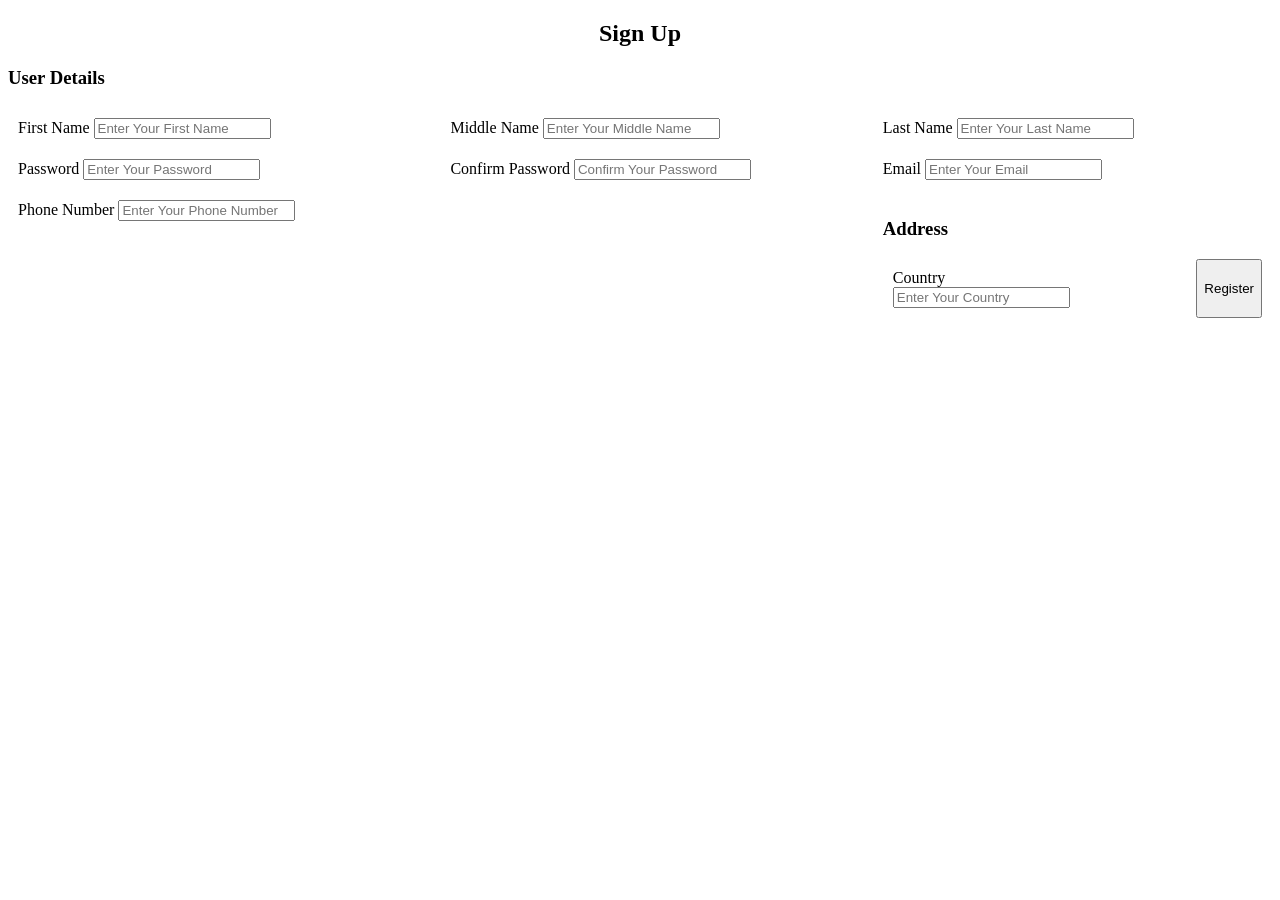
==== pages/Sign-up.html @ d4c8a7d7 "made a new html" ====
<!DOCTYPE html>
<html lang="en">
<head>
    <meta charset="UTF-8">
    <meta name="viewport" content="width=device-width, initial-scale=1.0">
    <title>Sign Up</title>
    <link rel="stylesheet" href="../css/Sign-up.css">
</head>
<body>
    <section class="container">
        <div class="Signup-Box">
                <h2>Sign Up</h2>
                <form>
                    <div class="Details">
                        <h3>User Details</h3>
                        <div class="inputs">
                                                    
                    <div class="in">
                         <label for="Username">First Name</label>
                <input type="text" id="Username" name="Username" placeholder="Enter Your First Name">

                    </div>
                    <div class="in">
                            <label for="Username">Middle Name</label>
                <input type="text" id="Username" name="Username" placeholder="Enter Your Middle Name">
                    </div>

               <div class="in">
                  <label for="Username">Last Name</label>
                <input type="text" id="Username" name="Username" placeholder="Enter Your Last Name">

               </div>
              <div class="in">
                 <label for="Password">Password</label>
                <input type="password" id="Password" name="Password" placeholder="Enter Your Password">
               </div>
               <div class="in">
                  <label for="Password">Confirm Password</label>
                <input type="password" id="Password" name="Password" placeholder="Confirm Your Password">

               </div>
                    <div class="in">
                        <label for="Email">Email</label>
                <input type="email" id="Email" name="Email" placeholder="Enter Your Email">

                    </div> 
                     <div class="in">
                         <label for="Phone">Phone Number</label>
                <input type="tel" id="Phone" name="Phone" placeholder="Enter Your Phone Number">

                     </div>

                            <div class="in">
                      <form>

                        </select>
            <div class="Address">
                        <h3>Address</h3>
                        <div class="inputs">
                                                    
                    <div class="in">
                        <label for="Country">Country</label>
                <input type="text" id="Country" name="Country" placeholder="Enter Your Country">

                    </div>
             
                <button type="submit">Register</button>
                
                </form>

        </div>
</section> 
</body>
</html>
---- css/Sign-up.css ----
.Signup-Box h2 {
    text-align: center;
    margin-bottom: 20px;
}
.inputs{
     display: flex;
 justify-content: space-between;
 flex-wrap: wrap;
}
form .in{

 width: 30%;
 margin: 10px;
}
.Signup-Box .btn{
    width: 100%;
    margin-top: 20px;
}
.btn{
    background-color: #009688;
    color: white;
    padding: 10px 20px;
    border: none;
    border-radius: 5px;
    cursor: pointer;
}
.form .in input{
    width: 100%;
    padding: 10px;
    border: 1px solid #ccc;
    border-radius: 5px;
    background-color: #f7f7f7;
}
.form{
    background-color: blueviolet;
    padding: 20px;
}
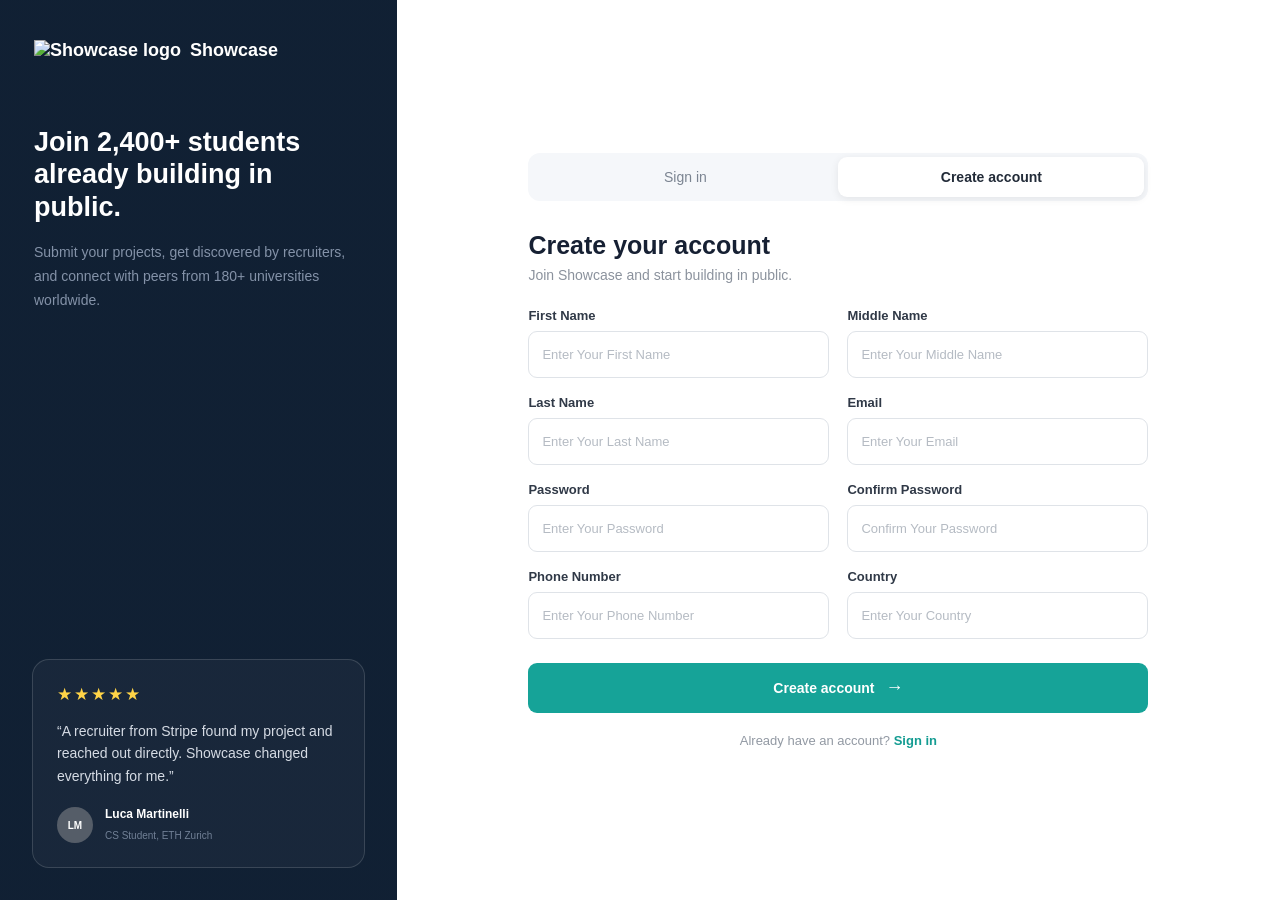
==== commit 0ec8486d: "added sign in form but didn't finish the whole page" ====
--- a/pages/Sign-up.html
+++ b/pages/Sign-up.html
@@ -1,75 +1,299 @@
 
 <!DOCTYPE html>
 <html lang="en">
+
 <head>
     <meta charset="UTF-8">
     <meta name="viewport" content="width=device-width, initial-scale=1.0">
+
     <title>Sign Up</title>
+
     <link rel="stylesheet" href="../css/Sign-up.css">
 </head>
+
 <body>
+
     <section class="container">
+
         <div class="Signup-Box">
-                <h2>Sign Up</h2>
-                <form>
-                    <div class="Details">
-                        <h3>User Details</h3>
-                        <div class="inputs">
-                                                    
-                    <div class="in">
-                         <label for="Username">First Name</label>
-                <input type="text" id="Username" name="Username" placeholder="Enter Your First Name">
-
-                    </div>
-                    <div class="in">
-                            <label for="Username">Middle Name</label>
-                <input type="text" id="Username" name="Username" placeholder="Enter Your Middle Name">
-                    </div>
-
-               <div class="in">
-                  <label for="Username">Last Name</label>
-                <input type="text" id="Username" name="Username" placeholder="Enter Your Last Name">
-
-               </div>
-              <div class="in">
-                 <label for="Password">Password</label>
-                <input type="password" id="Password" name="Password" placeholder="Enter Your Password">
-               </div>
-               <div class="in">
-                  <label for="Password">Confirm Password</label>
-                <input type="password" id="Password" name="Password" placeholder="Confirm Your Password">
-
-               </div>
-                    <div class="in">
-                        <label for="Email">Email</label>
-                <input type="email" id="Email" name="Email" placeholder="Enter Your Email">
-
-                    </div> 
-                     <div class="in">
-                         <label for="Phone">Phone Number</label>
-                <input type="tel" id="Phone" name="Phone" placeholder="Enter Your Phone Number">
-
-                     </div>
-
-                            <div class="in">
-                      <form>
-
-                        </select>
-            <div class="Address">
-                        <h3>Address</h3>
-                        <div class="inputs">
-                                                    
-                    <div class="in">
-                        <label for="Country">Country</label>
-                <input type="text" id="Country" name="Country" placeholder="Enter Your Country">
-
-                    </div>
-             
-                <button type="submit">Register</button>
-                
-                </form>
+
+            <!-- LEFT SIDE -->
+            <div class="left-side">
+
+                <div class="logo">
+                    <div class="logo-img">
+                        <img src="Showcase-logo.png" alt="Showcase logo">
+                    </div>
+                    <span>Showcase</span>
+                </div>
+
+                <div class="left-content">
+
+                    <h1>
+                        Join 2,400+ students
+                        already building in public.
+                    </h1>
+
+                    <p>
+                        Submit your projects, get discovered by recruiters,
+                        and connect with peers from 180+ universities
+                        worldwide.
+                    </p>
+
+                </div>
+
+                <div class="testimonial">
+
+                    <div class="stars">
+                        ★★★★★
+                    </div>
+
+                    <p>
+                        “A recruiter from Stripe found my project and
+                        reached out directly. Showcase changed
+                        everything for me.”
+                    </p>
+
+                    <div class="person">
+
+                        <div class="avatar">
+                            LM
+                        </div>
+
+                        <div>
+                            <h4>Luca Martinelli</h4>
+                            <span>CS Student, ETH Zurich</span>
+                        </div>
+
+                    </div>
+
+                </div>
+
+            </div>
+
+
+            <!-- RIGHT SIDE -->
+            <div class="right-side">
+
+                <div class="form-content">
+
+                    <!-- SIGN IN / CREATE ACCOUNT -->
+
+                    <div class="tabs">
+
+                        <a href="Sign-in.html">
+                            Sign in
+                        </a>
+
+                        <button class="active">
+                            Create account
+                        </button>
+
+                    </div>
+
+
+                    <h2>
+                        Create your account
+                    </h2>
+
+                    <p class="subtitle">
+                        Join Showcase and start building in public.
+                    </p>
+
+
+                    <!-- FORM -->
+
+                    <form>
+
+                        <!-- USER DETAILS -->
+
+                        <div class="Details">
+
+                            <h3>User Details</h3>
+
+                            <div class="inputs">
+
+                                <!-- First Name -->
+
+                                <div class="in">
+
+                                    <label for="FirstName">
+                                        First Name
+                                    </label>
+
+                                    <input
+                                        type="text"
+                                        id="FirstName"
+                                        name="FirstName"
+                                        placeholder="Enter Your First Name"
+                                    >
+
+                                </div>
+
+
+                                <!-- Middle Name -->
+
+                                <div class="in">
+
+                                    <label for="MiddleName">
+                                        Middle Name
+                                    </label>
+
+                                    <input
+                                        type="text"
+                                        id="MiddleName"
+                                        name="MiddleName"
+                                        placeholder="Enter Your Middle Name"
+                                    >
+
+                                </div>
+
+
+                                <!-- Last Name -->
+
+                                <div class="in">
+
+                                    <label for="LastName">
+                                        Last Name
+                                    </label>
+
+                                    <input
+                                        type="text"
+                                        id="LastName"
+                                        name="LastName"
+                                        placeholder="Enter Your Last Name"
+                                    >
+
+                                </div>
+
+
+                                <!-- Email -->
+
+                                <div class="in">
+
+                                    <label for="Email">
+                                        Email
+                                    </label>
+
+                                    <input
+                                        type="email"
+                                        id="Email"
+                                        name="Email"
+                                        placeholder="Enter Your Email"
+                                    >
+
+                                </div>
+
+
+                                <!-- Password -->
+
+                                <div class="in">
+
+                                    <label for="Password">
+                                        Password
+                                    </label>
+
+                                    <input
+                                        type="password"
+                                        id="Password"
+                                        name="Password"
+                                        placeholder="Enter Your Password"
+                                    >
+
+                                </div>
+
+
+                                <!-- Confirm Password -->
+
+                                <div class="in">
+
+                                    <label for="ConfirmPassword">
+                                        Confirm Password
+                                    </label>
+
+                                    <input
+                                        type="password"
+                                        id="ConfirmPassword"
+                                        name="ConfirmPassword"
+                                        placeholder="Confirm Your Password"
+                                    >
+
+                                </div>
+
+
+                                <!-- Phone -->
+
+                                <div class="in">
+
+                                    <label for="Phone">
+                                        Phone Number
+                                    </label>
+
+                                    <input
+                                        type="tel"
+                                        id="Phone"
+                                        name="Phone"
+                                        placeholder="Enter Your Phone Number"
+                                    >
+
+                                </div>
+
+
+                                <!-- Country -->
+
+                                <div class="in">
+
+                                    <label for="Country">
+                                        Country
+                                    </label>
+
+                                    <input
+                                        type="text"
+                                        id="Country"
+                                        name="Country"
+                                        placeholder="Enter Your Country"
+                                    >
+
+                                </div>
+
+                            </div>
+
+                        </div>
+
+
+                        <!-- REGISTER BUTTON -->
+
+                        <button
+                            type="submit"
+                            class="register-btn"
+                        >
+                            Create account
+                            <span>→</span>
+                        </button>
+
+
+                        <!-- BOTTOM TEXT -->
+
+                        <p class="signin-text">
+
+                            Already have an account?
+
+                            <a href="Sign-in.html">
+                                Sign in
+                            </a>
+
+                        </p>
+
+                    </form>
+
+                </div>
+
+            </div>
 
         </div>
-</section> 
+
+    </section>
+
 </body>
+
 </html>
--- a/css/Sign-up.css
+++ b/css/Sign-up.css
@@ -1,37 +1,515 @@
-.Signup-Box h2 {
+/* =========================
+   RESET
+========================= */
+
+* {
+    margin: 0;
+    padding: 0;
+    box-sizing: border-box;
+}
+
+body {
+    font-family: Arial, Helvetica, sans-serif;
+    background-color: white;
+    color: #172033;
+}
+
+
+/* =========================
+   MAIN CONTAINER
+========================= */
+
+.container {
+    width: 100%;
+    min-height: 100vh;
+}
+
+.Signup-Box {
+    width: 100%;
+    min-height: 100vh;
+
+    display: flex;
+}
+
+
+/* =========================
+   LEFT SIDE
+========================= */
+
+.left-side {
+    width: 31%;
+    min-height: 100vh;
+
+    padding: 40px 34px;
+
+    position: relative;
+
+    color: white;
+
+    background:
+        linear-gradient(
+            rgba(9, 25, 45, 0.97),
+            rgba(9, 25, 45, 0.97)
+        ),
+        repeating-linear-gradient(
+            90deg,
+            transparent 0,
+            transparent 39px,
+            rgba(255, 255, 255, 0.04) 40px
+        );
+
+    overflow: hidden;
+}
+
+
+/* =========================
+   LOGO
+========================= */
+
+.logo {
+    display: flex;
+    align-items: center;
+
+    gap: 9px;
+
+    font-size: 18px;
+    font-weight: bold;
+}
+
+
+
+
+/* =========================
+   LEFT TEXT
+========================= */
+
+.left-content {
+    margin-top: 65px;
+}
+
+.left-content h1 {
+    max-width: 390px;
+
+    font-size: 27px;
+    line-height: 1.2;
+
+    margin-bottom: 18px;
+}
+
+.left-content p {
+    max-width: 370px;
+
+    color: #8492a8;
+
+    font-size: 14px;
+    line-height: 1.7;
+}
+
+
+/* =========================
+   TESTIMONIAL
+========================= */
+
+.testimonial {
+    position: absolute;
+
+    left: 32px;
+    right: 32px;
+    bottom: 32px;
+
+    padding: 24px;
+
+    border: 1px solid rgba(255, 255, 255, 0.14);
+
+    border-radius: 17px;
+
+    background-color: rgba(255, 255, 255, 0.035);
+}
+
+.stars {
+    color: #ffd447;
+
+    font-size: 17px;
+
+    letter-spacing: 2px;
+
+    margin-bottom: 15px;
+}
+
+.testimonial > p {
+    color: #d5dbe4;
+
+    font-size: 14px;
+
+    line-height: 1.6;
+
+    margin-bottom: 20px;
+}
+
+
+/* =========================
+   PERSON
+========================= */
+
+.person {
+    display: flex;
+    align-items: center;
+
+    gap: 12px;
+}
+
+.avatar {
+    width: 36px;
+    height: 36px;
+
+    display: flex;
+    align-items: center;
+    justify-content: center;
+
+    border-radius: 50%;
+
+    background-color: #555d68;
+
+    font-size: 10px;
+    font-weight: bold;
+}
+
+.person h4 {
+    font-size: 12px;
+
+    margin-bottom: 4px;
+}
+
+.person span {
+    color: #718096;
+
+    font-size: 10px;
+}
+
+
+/* =========================
+   RIGHT SIDE
+========================= */
+
+.right-side {
+    width: 69%;
+    min-height: 100vh;
+
+    display: flex;
+
+    justify-content: center;
+    align-items: center;
+
+    padding: 40px 30px;
+
+    background-color: white;
+}
+
+
+/* =========================
+   FORM CONTENT
+========================= */
+
+.form-content {
+    width: 620px;
+    max-width: 100%;
+}
+
+
+/* =========================
+   TABS
+========================= */
+
+.tabs {
+    width: 100%;
+    height: 48px;
+
+    display: flex;
+    align-items: center;
+
+    padding: 4px;
+
+    margin-bottom: 30px;
+
+    background-color: #f5f7fa;
+
+    border-radius: 12px;
+}
+
+.tabs a,
+.tabs button {
+    width: 50%;
+    height: 40px;
+
+    display: flex;
+    align-items: center;
+    justify-content: center;
+
+    border: none;
+    border-radius: 9px;
+
+    background-color: transparent;
+
+    color: #7b8491;
+
+    font-size: 14px;
+
+    text-decoration: none;
+
+    cursor: pointer;
+}
+
+
+/* Active tab */
+
+.tabs .active {
+    background-color: white;
+
+    color: #222b38;
+
+    font-weight: bold;
+
+    box-shadow:
+        0 2px 8px rgba(0, 0, 0, 0.08);
+}
+
+
+/* =========================
+   HEADING
+========================= */
+
+.form-content h2 {
+    color: #162033;
+
+    font-size: 25px;
+
+    margin-bottom: 7px;
+}
+
+.subtitle {
+    color: #8b929d;
+
+    font-size: 14px;
+
+    margin-bottom: 25px;
+}
+
+
+/* =========================
+   DETAILS
+========================= */
+
+.Details h3 {
+    display: none;
+}
+
+
+/* =========================
+   INPUTS
+========================= */
+
+.inputs {
+    display: grid;
+
+    grid-template-columns: 1fr 1fr;
+
+    gap: 17px 18px;
+}
+
+
+/* =========================
+   EACH INPUT
+========================= */
+
+.inputs .in {
+    width: 100%;
+
+    margin: 0;
+}
+
+
+/* =========================
+   LABEL
+========================= */
+
+.inputs .in label {
+    display: block;
+
+    color: #303947;
+
+    font-size: 13px;
+
+    font-weight: 600;
+
+    margin-bottom: 8px;
+}
+
+
+/* =========================
+   INPUT BOX
+========================= */
+
+.inputs .in input {
+    width: 100%;
+    height: 47px;
+
+    padding: 0 13px;
+
+    border: 1px solid #dfe3e8;
+
+    border-radius: 9px;
+
+    background-color: white;
+
+    outline: none;
+
+    color: #303947;
+
+    font-size: 13px;
+
+    transition: 0.2s ease;
+}
+
+
+/* =========================
+   PLACEHOLDER
+========================= */
+
+.inputs .in input::placeholder {
+    color: #b5bbc3;
+}
+
+
+/* =========================
+   INPUT FOCUS
+========================= */
+
+.inputs .in input:focus {
+    border-color: #17a39a;
+
+    box-shadow:
+        0 0 0 3px rgba(23, 163, 154, 0.08);
+}
+
+
+/* =========================
+   REGISTER BUTTON
+========================= */
+
+.register-btn {
+    width: 100%;
+    height: 50px;
+
+    margin-top: 24px;
+
+    border: none;
+
+    border-radius: 9px;
+
+    background-color: #16a398;
+
+    color: white;
+
+    font-size: 14px;
+
+    font-weight: 600;
+
+    cursor: pointer;
+
+    transition: 0.3s ease;
+}
+
+.register-btn:hover {
+    background-color: #128f86;
+}
+
+.register-btn span {
+    margin-left: 7px;
+
+    font-size: 18px;
+}
+
+
+/* =========================
+   SIGN IN TEXT
+========================= */
+
+.signin-text {
     text-align: center;
-    margin-bottom: 20px;
-}
-.inputs{
-     display: flex;
- justify-content: space-between;
- flex-wrap: wrap;
-}
-form .in{
-
- width: 30%;
- margin: 10px;
-}
-.Signup-Box .btn{
-    width: 100%;
+
     margin-top: 20px;
-}
-.btn{
-    background-color: #009688;
-    color: white;
-    padding: 10px 20px;
-    border: none;
-    border-radius: 5px;
-    cursor: pointer;
-}
-.form .in input{
-    width: 100%;
-    padding: 10px;
-    border: 1px solid #ccc;
-    border-radius: 5px;
-    background-color: #f7f7f7;
-}
-.form{
-    background-color: blueviolet;
-    padding: 20px;
-}
+
+    color: #9299a3;
+
+    font-size: 13px;
+}
+
+.signin-text a {
+    color: #149c92;
+
+    font-weight: 600;
+
+    text-decoration: none;
+}
+
+
+/* =========================
+   RESPONSIVE
+========================= */
+
+@media (max-width: 900px) {
+
+    .Signup-Box {
+        flex-direction: column;
+    }
+
+    .left-side {
+        width: 100%;
+
+        min-height: 430px;
+    }
+
+    .right-side {
+        width: 100%;
+
+        min-height: auto;
+    }
+
+    .testimonial {
+        position: relative;
+
+        left: auto;
+        right: auto;
+        bottom: auto;
+
+        margin-top: 35px;
+    }
+
+    .left-content {
+        margin-top: 45px;
+    }
+}
+
+
+/* =========================
+   MOBILE
+========================= */
+
+@media (max-width: 600px) {
+
+    .left-side {
+        padding: 28px 22px;
+    }
+
+    .left-content h1 {
+        font-size: 23px;
+    }
+
+    .inputs {
+        grid-template-columns: 1fr;
+    }
+
+    .right-side {
+        padding: 35px 20px;
+    }
+}
